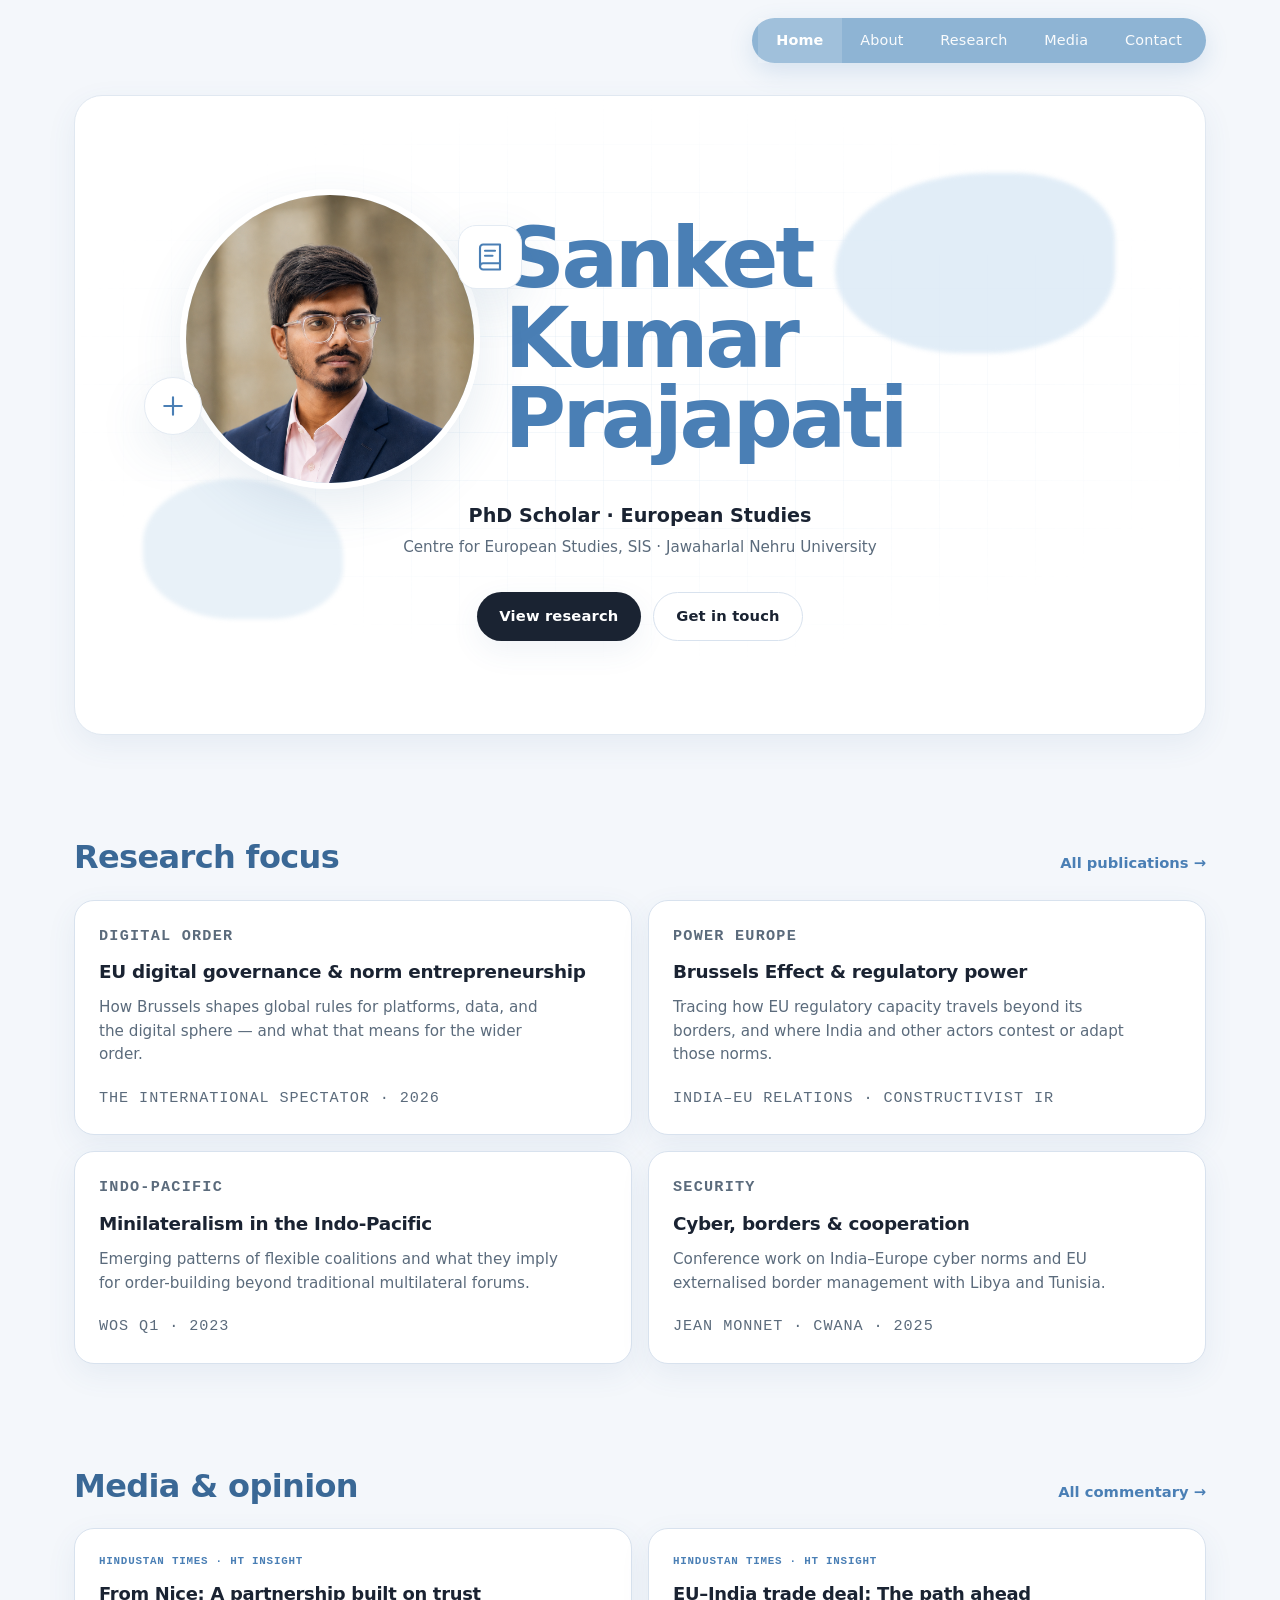
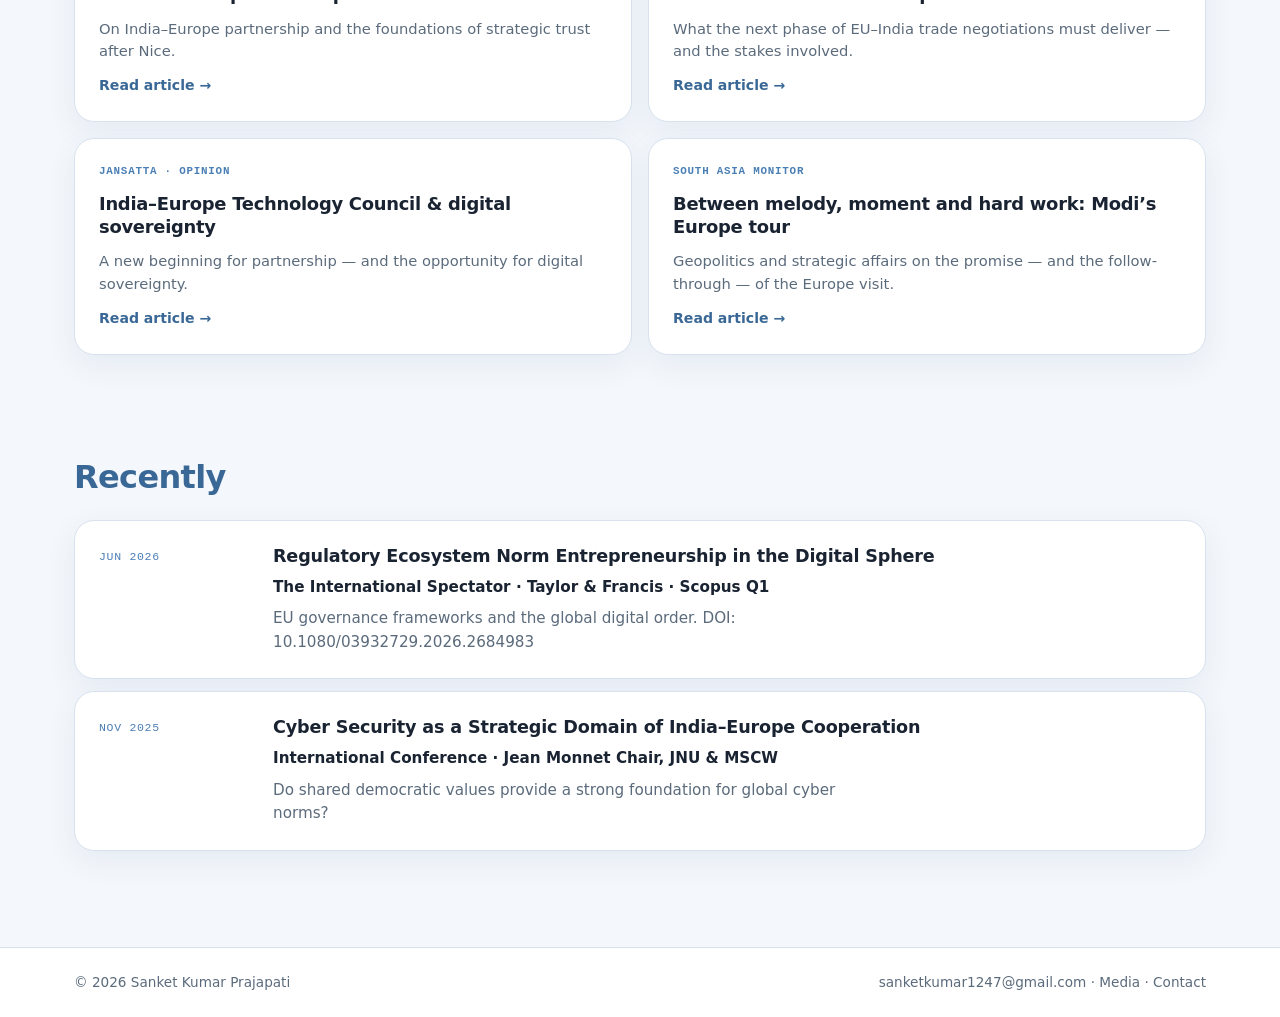
==== index.html @ ecac954b "Add files via upload" ====
<!doctype html>
<html lang="en"><head>
  <meta charset="UTF-8">
  <meta name="viewport" content="width=device-width, initial-scale=1">
  <title>Sanket Kumar Prajapati — PhD Scholar, European Studies</title>
  <meta name="description" content="PhD Scholar at the Centre for European Studies, Jawaharlal Nehru University. Research and media commentary on EU–India relations and digital governance.">
  <link rel="stylesheet" href="styles.css">
</head>
<body>
  <header class="site-header" data-od-id="site-header">
    <div class="header-inner">
      <a class="logo" href="index.html" data-od-id="logo">Sanket K. Prajapati</a>
      <button class="nav-toggle" type="button" aria-label="Open menu" aria-expanded="false" data-od-id="nav-toggle">
        <span></span><span></span><span></span>
      </button>
      <nav class="nav" data-od-id="main-nav" aria-label="Primary">
        <a href="index.html" aria-current="page">Home</a>
        <a href="about.html">About</a>
        <a href="research.html">Research</a>
        <a href="media.html">Media</a>
        <a href="contact.html">Contact</a>
      </nav>
    </div>
  </header>

  <main class="main" data-od-id="home-main">
    <section class="hero-stage" data-od-id="home-hero">
      <div class="hero-bg" aria-hidden="true">
        <div class="grid-lines"></div>
        <div class="blob blob-1"></div>
        <div class="blob blob-2"></div>
        <div class="blob blob-3"></div>
      </div>

      <div class="hero-composition">
        

        <div class="hero-portrait-wrap">
          <div class="float-badge float-badge-plus" data-od-id="badge-plus" aria-hidden="true">
            <svg viewBox="0 0 24 24"><path d="M12 5v14M5 12h14"></path></svg>
          </div>
          <figure class="hero-portrait" data-od-id="hero-portrait">
            <img src="assets/sanket-portrait.png" alt="Portrait of Sanket Kumar Prajapati" width="600" height="600">
          </figure>
          <div class="float-badge float-badge-book" data-od-id="badge-book" aria-hidden="true">
            <svg viewBox="0 0 24 24">
              <path d="M4 19.5A2.5 2.5 0 0 1 6.5 17H20"></path>
              <path d="M6.5 2H20v20H6.5A2.5 2.5 0 0 1 4 19.5v-15A2.5 2.5 0 0 1 6.5 2z"></path>
              <path d="M8 7h8M8 11h6"></path>
            </svg>
          </div>
        </div>

        <p class="hero-name-right" data-od-id="hero-name-last"> Sanket Kumar<br>Prajapati</p>

        <div class="hero-sub" data-od-id="hero-sub">
          <p class="role">PhD Scholar · European Studies</p>
          <p class="place">Centre for European Studies, SIS · Jawaharlal Nehru University</p>
        </div>

        <div class="hero-actions">
          <a class="btn" href="research.html" data-od-id="cta-research">View research</a>
          <a class="btn btn-ghost" href="contact.html" data-od-id="cta-contact">Get in touch</a>
        </div>
      </div>
    </section>

    <section class="section" data-od-id="home-focus">
      <div class="section-head">
        <h2 class="section-title" data-od-id="focus-title">Research focus</h2>
        <a href="research.html">All publications →</a>
      </div>
      <div class="card-grid" data-od-id="focus-grid">
        <article class="card" data-od-id="focus-card-digital">
          <p class="kicker kicker-accent">Digital order</p>
          <h3>EU digital governance &amp; norm entrepreneurship</h3>
          <p>How Brussels shapes global rules for platforms, data, and the digital sphere — and what that means for the wider order.</p>
          <p class="card-meta">The International Spectator · 2026</p>
        </article>
        <article class="card" data-od-id="focus-card-power">
          <p class="kicker">Power Europe</p>
          <h3>Brussels Effect &amp; regulatory power</h3>
          <p>Tracing how EU regulatory capacity travels beyond its borders, and where India and other actors contest or adapt those norms.</p>
          <p class="card-meta">India–EU relations · constructivist IR</p>
        </article>
        <article class="card" data-od-id="focus-card-minilateral">
          <p class="kicker">Indo-Pacific</p>
          <h3>Minilateralism in the Indo-Pacific</h3>
          <p>Emerging patterns of flexible coalitions and what they imply for order-building beyond traditional multilateral forums.</p>
          <p class="card-meta">WOS Q1 · 2023</p>
        </article>
        <article class="card" data-od-id="focus-card-security">
          <p class="kicker">Security</p>
          <h3>Cyber, borders &amp; cooperation</h3>
          <p>Conference work on India–Europe cyber norms and EU externalised border management with Libya and Tunisia.</p>
          <p class="card-meta">Jean Monnet · CWANA · 2025</p>
        </article>
      </div>
    </section>

    <section class="section" data-od-id="home-media">
      <div class="section-head">
        <h2 class="section-title" data-od-id="media-title">Media &amp; opinion</h2>
        <a href="media.html">All commentary →</a>
      </div>
      <div class="media-grid" data-od-id="media-grid-home">
        <a class="media-card" href="https://www.hindustantimes.com/ht-insight/international-affairs/from-nice-a-partnership-built-on-trust-101782469922329.html" target="_blank" rel="noopener noreferrer" data-od-id="media-ht-nice">
          <span class="outlet">Hindustan Times · HT Insight</span>
          <h3>From Nice: A partnership built on trust</h3>
          <p>On India–Europe partnership and the foundations of strategic trust after Nice.</p>
          <span class="read-link">Read article →</span>
        </a>
        <a class="media-card" href="https://www.hindustantimes.com/ht-insight/international-affairs/euindia-trade-deal-the-path-ahead-101781585048074.html" target="_blank" rel="noopener noreferrer" data-od-id="media-ht-trade">
          <span class="outlet">Hindustan Times · HT Insight</span>
          <h3>EU–India trade deal: The path ahead</h3>
          <p>What the next phase of EU–India trade negotiations must deliver — and the stakes involved.</p>
          <span class="read-link">Read article →</span>
        </a>
        <a class="media-card" href="https://www.jansatta.com/opinion/a-new-beginning-for-partnership-india-europe-technology-council-and-the-opportunity-for-digital-sovereignty/4570527/" target="_blank" rel="noopener noreferrer" data-od-id="media-jansatta">
          <span class="outlet">Jansatta · Opinion</span>
          <h3>India–Europe Technology Council &amp; digital sovereignty</h3>
          <p>A new beginning for partnership — and the opportunity for digital sovereignty.</p>
          <span class="read-link">Read article →</span>
        </a>
        <a class="media-card" href="https://www.southasiamonitor.org/geopolitics-and-strategic-affairs/between-melody-moment-and-hard-work-ahead-modis-europe-tour" target="_blank" rel="noopener noreferrer" data-od-id="media-sam">
          <span class="outlet">South Asia Monitor</span>
          <h3>Between melody, moment and hard work: Modi’s Europe tour</h3>
          <p>Geopolitics and strategic affairs on the promise — and the follow-through — of the Europe visit.</p>
          <span class="read-link">Read article →</span>
        </a>
      </div>
    </section>

    <section class="section" data-od-id="home-recent">
      <div class="section-head">
        <h2 class="section-title" data-od-id="recent-title">Recently</h2>
      </div>
      <div class="stack-list">
        <article class="stack-item" data-od-id="recent-pub-1">
          <p class="stack-date">Jun 2026</p>
          <div class="stack-body">
            <h3>Regulatory Ecosystem Norm Entrepreneurship in the Digital Sphere</h3>
            <p class="org">The International Spectator · Taylor &amp; Francis · Scopus Q1</p>
            <p>EU governance frameworks and the global digital order. DOI: 10.1080/03932729.2026.2684983</p>
          </div>
        </article>
        <article class="stack-item" data-od-id="recent-conf-1">
          <p class="stack-date">Nov 2025</p>
          <div class="stack-body">
            <h3>Cyber Security as a Strategic Domain of India–Europe Cooperation</h3>
            <p class="org">International Conference · Jean Monnet Chair, JNU &amp; MSCW</p>
            <p>Do shared democratic values provide a strong foundation for global cyber norms?</p>
          </div>
        </article>
      </div>
    </section>
  </main>

  <footer class="site-footer" data-od-id="site-footer">
    <div class="footer-inner">
      <p>© <span id="y"></span> Sanket Kumar Prajapati</p>
      <p>
        <a href="mailto:sanketkumar1247@gmail.com">sanketkumar1247@gmail.com</a>
        ·
        <a href="media.html">Media</a>
        ·
        <a href="contact.html">Contact</a>
      </p>
    </div>
  </footer>

  <script>
    document.getElementById("y").textContent = new Date().getFullYear();
    (function () {
      var toggle = document.querySelector(".nav-toggle");
      var nav = document.querySelector(".nav");
      if (!toggle || !nav) return;
      toggle.addEventListener("click", function () {
        var open = nav.classList.toggle("is-open");
        toggle.setAttribute("aria-expanded", open ? "true" : "false");
        toggle.setAttribute("aria-label", open ? "Close menu" : "Open menu");
      });
    })();
  </script>


</body></html>
---- styles.css ----
:root {
  --bg: #f4f7fb;
  --surface: #ffffff;
  --fg: #1a2332;
  --muted: #5b6b7c;
  --border: #d8e2ee;
  --accent: #4a7fb5;
  --accent-soft: #e8f1f8;
  --accent-deep: #3a6896;
  --shape: #c5d9ec;
  --shape-soft: #dceaf6;

  --font-display: "Segoe UI", "Helvetica Neue", -apple-system, BlinkMacSystemFont, system-ui, sans-serif;
  --font-body: "Segoe UI", "Helvetica Neue", -apple-system, BlinkMacSystemFont, system-ui, sans-serif;
  --font-mono: ui-monospace, "SF Mono", Menlo, Consolas, monospace;

  --space-1: 0.25rem;
  --space-2: 0.5rem;
  --space-3: 0.75rem;
  --space-4: 1rem;
  --space-5: 1.5rem;
  --space-6: 2rem;
  --space-7: 3rem;
  --space-8: 4.5rem;
  --space-9: 6rem;
  --max: 1180px;
  --nav-h: 4.25rem;
  --radius: 1.25rem;
  --radius-pill: 999px;
  --shadow: 0 18px 50px rgba(58, 104, 150, 0.12);
  --shadow-soft: 0 10px 30px rgba(58, 104, 150, 0.08);
}

*,
*::before,
*::after {
  box-sizing: border-box;
  margin: 0;
  padding: 0;
}

html {
  scroll-behavior: smooth;
  -webkit-text-size-adjust: 100%;
}

body {
  font-family: var(--font-body);
  font-size: 16px;
  font-weight: 400;
  line-height: 1.55;
  color: var(--fg);
  background: var(--bg);
  min-height: 100vh;
}

img {
  max-width: 100%;
  display: block;
}

a {
  color: inherit;
  text-decoration-thickness: 1px;
  text-underline-offset: 0.18em;
}

a:hover {
  color: var(--accent-deep);
}

button,
input,
textarea {
  font: inherit;
  color: inherit;
}

.kicker {
  font-family: var(--font-mono);
  font-size: 0.72rem;
  font-weight: 550;
  letter-spacing: 0.08em;
  text-transform: uppercase;
  color: var(--muted);
}

.kicker-accent {
  color: var(--accent);
}

.muted {
  color: var(--muted);
}

/* Header — solid soft-blue pill nav (reference style) */
.site-header {
  position: sticky;
  top: 0;
  z-index: 40;
  background: transparent;
  pointer-events: none;
}

.header-inner {
  max-width: var(--max);
  margin: 0 auto;
  padding: 1.1rem var(--space-5) 0.5rem;
  min-height: auto;
  display: flex;
  align-items: center;
  justify-content: flex-end;
  gap: var(--space-4);
  pointer-events: none;
}

.header-inner > * {
  pointer-events: auto;
}

.logo {
  display: none;
  font-size: 1.05rem;
  font-weight: 700;
  letter-spacing: -0.02em;
  text-decoration: none;
  color: var(--fg);
  white-space: nowrap;
  margin-right: auto;
}

.logo:hover {
  color: var(--accent-deep);
}

.nav {
  display: flex;
  align-items: center;
  justify-content: center;
  gap: 0;
  padding: 0 0.35rem;
  background: #8eb4d4;
  border-radius: var(--radius-pill);
  border: none;
  box-shadow: 0 8px 24px rgba(74, 127, 181, 0.18);
}

.nav a {
  font-size: 0.9rem;
  font-weight: 500;
  letter-spacing: 0.01em;
  text-decoration: none;
  color: #ffffff;
  padding: 0.72rem 1.15rem;
  border-radius: 0;
  border: none;
  white-space: nowrap;
  opacity: 0.95;
  background: transparent;
  box-shadow: none;
}

.nav a:hover {
  color: #ffffff;
  opacity: 1;
  background: color-mix(in srgb, #ffffff 14%, transparent);
}

.nav a[aria-current="page"] {
  color: #ffffff;
  opacity: 1;
  font-weight: 600;
  background: color-mix(in srgb, #ffffff 16%, transparent);
  box-shadow: none;
}

.nav-toggle {
  display: none;
  width: 44px;
  height: 44px;
  border: none;
  background: #8eb4d4;
  border-radius: var(--radius-pill);
  cursor: pointer;
  align-items: center;
  justify-content: center;
  flex-direction: column;
  gap: 5px;
  box-shadow: 0 8px 24px rgba(74, 127, 181, 0.18);
}

.nav-toggle span {
  display: block;
  width: 18px;
  height: 1.5px;
  background: #ffffff;
}

.main {
  max-width: var(--max);
  margin: 0 auto;
  padding: var(--space-5) var(--space-5) var(--space-9);
}

.page-title {
  font-size: clamp(2rem, 4.5vw, 3rem);
  font-weight: 700;
  line-height: 1.1;
  letter-spacing: -0.03em;
  color: var(--accent-deep);
  margin: var(--space-3) 0 var(--space-5);
}

.page-lead {
  max-width: 58ch;
  font-size: 1.05rem;
  color: var(--muted);
  margin-bottom: var(--space-7);
}

.section {
  margin-top: var(--space-8);
  padding-top: var(--space-6);
}

.section-head {
  display: flex;
  flex-wrap: wrap;
  align-items: baseline;
  justify-content: space-between;
  gap: var(--space-3);
  margin-bottom: var(--space-5);
}

.section-title {
  font-size: clamp(1.5rem, 2.8vw, 2rem);
  font-weight: 700;
  letter-spacing: -0.02em;
  line-height: 1.15;
  color: var(--accent-deep);
}

.section-head a {
  font-size: 0.92rem;
  font-weight: 550;
  color: var(--accent);
  text-decoration: none;
}

.section-head a:hover {
  color: var(--accent-deep);
  text-decoration: underline;
}

/* Hero — doctor portfolio style */
.hero-stage {
  position: relative;
  background: var(--surface);
  border-radius: 28px;
  border: 1px solid color-mix(in srgb, var(--border) 80%, white);
  box-shadow: var(--shadow-soft);
  overflow: hidden;
  min-height: min(72vh, 640px);
  padding: clamp(2rem, 5vw, 4rem) clamp(1.25rem, 4vw, 3rem);
  display: grid;
  place-items: center;
}

.hero-bg {
  position: absolute;
  inset: 0;
  pointer-events: none;
  overflow: hidden;
}

.hero-bg .grid-lines {
  position: absolute;
  inset: 0;
  background-image:
    linear-gradient(color-mix(in srgb, var(--shape) 35%, transparent) 1px, transparent 1px),
    linear-gradient(90deg, color-mix(in srgb, var(--shape) 35%, transparent) 1px, transparent 1px);
  background-size: 48px 48px;
  mask-image: radial-gradient(ellipse 70% 60% at 50% 45%, black 20%, transparent 75%);
  opacity: 0.55;
}

.blob {
  position: absolute;
  border-radius: 50%;
  filter: blur(2px);
}

.blob-1 {
  width: 280px;
  height: 180px;
  background: var(--shape-soft);
  top: 12%;
  right: 8%;
  border-radius: 60% 40% 50% 50%;
  opacity: 0.85;
}

.blob-2 {
  width: 200px;
  height: 140px;
  background: var(--accent-soft);
  bottom: 18%;
  left: 6%;
  border-radius: 50% 60% 40% 50%;
}

.blob-3 {
  width: 120px;
  height: 120px;
  background: color-mix(in srgb, var(--shape) 55%, white);
  top: 22%;
  left: 18%;
  opacity: 0.7;
}

.hero-composition {
  position: relative;
  z-index: 2;
  width: min(100%, 920px);
  display: grid;
  grid-template-columns: 1fr auto 1fr;
  align-items: center;
  gap: 0.5rem 1rem;
  min-height: 420px;
}

.hero-name-left,
.hero-name-right {
  font-size: clamp(2.6rem, 7.5vw, 5.25rem);
  font-weight: 800;
  line-height: 0.95;
  letter-spacing: -0.04em;
  color: var(--accent);
}

.hero-name-left {
  text-align: right;
  padding-right: 0.15em;
}

.hero-name-right {
  text-align: left;
  padding-left: 0.1em;
}

.hero-portrait-wrap {
  position: relative;
  width: clamp(200px, 28vw, 300px);
  z-index: 3;
}

.hero-portrait {
  position: relative;
  width: 100%;
  aspect-ratio: 1;
  border-radius: 50%;
  overflow: hidden;
  background: linear-gradient(160deg, var(--accent-soft), var(--shape));
  box-shadow: var(--shadow);
  border: 6px solid var(--surface);
}

.hero-portrait img {
  width: 100%;
  height: 100%;
  object-fit: cover;
  object-position: center 12%;
}

.float-badge {
  position: absolute;
  z-index: 4;
  width: 64px;
  height: 64px;
  border-radius: 18px;
  background: var(--surface);
  box-shadow: var(--shadow);
  display: grid;
  place-items: center;
  color: var(--accent);
  border: 1px solid color-mix(in srgb, var(--border) 70%, white);
}

.float-badge svg {
  width: 30px;
  height: 30px;
  stroke: currentColor;
  fill: none;
  stroke-width: 1.7;
  stroke-linecap: round;
  stroke-linejoin: round;
}

.float-badge-plus {
  left: -12%;
  bottom: 18%;
  width: 58px;
  height: 58px;
  border-radius: 50%;
  color: var(--accent);
}

.float-badge-book {
  right: -14%;
  top: 12%;
}

.hero-sub {
  grid-column: 1 / -1;
  text-align: center;
  margin-top: 0.25rem;
  z-index: 2;
}

.hero-sub .role {
  font-size: clamp(1rem, 2vw, 1.2rem);
  font-weight: 600;
  color: var(--fg);
  margin-bottom: 0.35rem;
}

.hero-sub .place {
  font-size: 0.95rem;
  color: var(--muted);
}

.hero-actions {
  grid-column: 1 / -1;
  display: flex;
  flex-wrap: wrap;
  justify-content: center;
  gap: var(--space-3);
  margin-top: var(--space-5);
  z-index: 2;
}

.btn {
  display: inline-flex;
  align-items: center;
  justify-content: center;
  min-height: 48px;
  padding: 0.75rem 1.4rem;
  font-size: 0.92rem;
  font-weight: 600;
  letter-spacing: 0.01em;
  text-decoration: none;
  border: none;
  border-radius: var(--radius-pill);
  background: var(--fg);
  color: var(--surface);
  cursor: pointer;
  box-shadow: var(--shadow-soft);
  transition: transform 0.15s ease, background 0.15s ease, opacity 0.15s ease;
}

.btn:hover {
  background: var(--accent-deep);
  color: var(--surface);
  transform: translateY(-1px);
}

.btn-ghost {
  background: var(--surface);
  color: var(--fg);
  border: 1px solid var(--border);
  box-shadow: none;
}

.btn-ghost:hover {
  background: var(--accent-soft);
  color: var(--accent-deep);
  border-color: color-mix(in srgb, var(--accent) 25%, white);
}

/* Cards */
.card-grid {
  display: grid;
  grid-template-columns: repeat(2, 1fr);
  gap: var(--space-4);
}

.card {
  background: var(--surface);
  padding: var(--space-5);
  display: flex;
  flex-direction: column;
  gap: var(--space-3);
  border-radius: var(--radius);
  border: 1px solid var(--border);
  box-shadow: var(--shadow-soft);
  transition: transform 0.15s ease, box-shadow 0.15s ease;
}

.card:hover {
  transform: translateY(-2px);
  box-shadow: var(--shadow);
}

.card h3 {
  font-size: 1.15rem;
  font-weight: 700;
  letter-spacing: -0.015em;
  line-height: 1.3;
  color: var(--fg);
}

.card p {
  color: var(--muted);
  font-size: 0.95rem;
  max-width: 48ch;
}

.card-meta {
  font-family: var(--font-mono);
  font-size: 0.68rem;
  letter-spacing: 0.06em;
  text-transform: uppercase;
  color: var(--accent);
  margin-top: auto;
  padding-top: var(--space-2);
}

/* Media opinion cards */
.media-grid {
  display: grid;
  grid-template-columns: repeat(2, 1fr);
  gap: var(--space-4);
}

.media-card {
  background: var(--surface);
  border: 1px solid var(--border);
  border-radius: var(--radius);
  padding: var(--space-5);
  display: flex;
  flex-direction: column;
  gap: var(--space-3);
  text-decoration: none;
  color: inherit;
  box-shadow: var(--shadow-soft);
  transition: transform 0.15s ease, box-shadow 0.15s ease, border-color 0.15s ease;
  min-height: 180px;
}

.media-card:hover {
  transform: translateY(-3px);
  box-shadow: var(--shadow);
  border-color: color-mix(in srgb, var(--accent) 35%, var(--border));
  color: inherit;
}

.media-card .outlet {
  font-family: var(--font-mono);
  font-size: 0.68rem;
  letter-spacing: 0.07em;
  text-transform: uppercase;
  color: var(--accent);
  font-weight: 550;
}

.media-card h3 {
  font-size: 1.12rem;
  font-weight: 700;
  letter-spacing: -0.015em;
  line-height: 1.3;
  color: var(--fg);
}

.media-card p {
  font-size: 0.92rem;
  color: var(--muted);
  flex: 1;
}

.media-card .read-link {
  font-size: 0.88rem;
  font-weight: 600;
  color: var(--accent-deep);
  display: inline-flex;
  align-items: center;
  gap: 0.35rem;
}

/* Stack lists */
.stack-list {
  display: flex;
  flex-direction: column;
  gap: var(--space-3);
}

.stack-item {
  display: grid;
  grid-template-columns: minmax(120px, 150px) 1fr;
  gap: var(--space-4) var(--space-5);
  padding: var(--space-5);
  background: var(--surface);
  border: 1px solid var(--border);
  border-radius: var(--radius);
  box-shadow: var(--shadow-soft);
}

.stack-date {
  font-family: var(--font-mono);
  font-size: 0.72rem;
  letter-spacing: 0.06em;
  text-transform: uppercase;
  color: var(--accent);
  padding-top: 0.2rem;
}

.stack-body h3 {
  font-size: 1.1rem;
  font-weight: 700;
  letter-spacing: -0.01em;
  margin-bottom: var(--space-2);
  line-height: 1.3;
}

.stack-body p {
  color: var(--muted);
  font-size: 0.95rem;
  max-width: 62ch;
}

.stack-body .org {
  color: var(--fg);
  font-weight: 550;
  margin-bottom: var(--space-2);
}

.tag-row {
  display: flex;
  flex-wrap: wrap;
  gap: var(--space-2);
  margin-top: var(--space-3);
}

.tag {
  font-family: var(--font-mono);
  font-size: 0.68rem;
  letter-spacing: 0.06em;
  text-transform: uppercase;
  padding: 0.35rem 0.65rem;
  border-radius: var(--radius-pill);
  border: 1px solid var(--border);
  color: var(--muted);
  background: var(--bg);
}

.interest-grid {
  display: grid;
  grid-template-columns: repeat(3, 1fr);
  gap: var(--space-4);
}

.interest {
  background: var(--surface);
  padding: var(--space-5);
  min-height: 120px;
  border-radius: var(--radius);
  border: 1px solid var(--border);
  box-shadow: var(--shadow-soft);
}

.interest h3 {
  font-size: 1.05rem;
  font-weight: 700;
  letter-spacing: -0.01em;
  margin-bottom: var(--space-2);
  color: var(--accent-deep);
}

.interest p {
  font-size: 0.9rem;
  color: var(--muted);
}

/* Contact */
.contact-grid {
  display: grid;
  grid-template-columns: 0.9fr 1.1fr;
  gap: var(--space-6);
  align-items: start;
}

.contact-list {
  list-style: none;
  display: flex;
  flex-direction: column;
  gap: var(--space-3);
}

.contact-list li {
  padding: var(--space-4) var(--space-5);
  background: var(--surface);
  border: 1px solid var(--border);
  border-radius: var(--radius);
  box-shadow: var(--shadow-soft);
  display: grid;
  gap: var(--space-1);
}

.contact-list .label {
  font-family: var(--font-mono);
  font-size: 0.68rem;
  letter-spacing: 0.07em;
  text-transform: uppercase;
  color: var(--accent);
}

.contact-list a {
  text-decoration: none;
  font-weight: 600;
}

.contact-list a:hover {
  color: var(--accent-deep);
  text-decoration: underline;
}

.form {
  border: 1px solid var(--border);
  background: var(--surface);
  border-radius: var(--radius);
  padding: var(--space-5);
  display: grid;
  gap: var(--space-4);
  box-shadow: var(--shadow-soft);
}

.field {
  display: grid;
  gap: var(--space-2);
}

.field label {
  font-family: var(--font-mono);
  font-size: 0.68rem;
  letter-spacing: 0.07em;
  text-transform: uppercase;
  color: var(--muted);
}

.field input,
.field textarea {
  width: 100%;
  border: 1px solid var(--border);
  background: var(--bg);
  padding: 0.75rem 0.9rem;
  min-height: 44px;
  outline: none;
  border-radius: 12px;
}

.field input:focus,
.field textarea:focus {
  border-color: var(--accent);
  box-shadow: 0 0 0 3px var(--accent-soft);
}

.field textarea {
  min-height: 140px;
  resize: vertical;
  line-height: 1.5;
}

.form-note {
  font-size: 0.85rem;
  color: var(--muted);
}

.form-success {
  display: none;
  padding: var(--space-4);
  border: 1px solid var(--border);
  background: var(--bg);
  border-radius: 12px;
  font-size: 0.95rem;
}

.form.is-sent .form-fields {
  display: none;
}

.form.is-sent .form-success {
  display: block;
}

/* Footer */
.site-footer {
  margin-top: auto;
  border-top: 1px solid var(--border);
  background: var(--surface);
}

.footer-inner {
  max-width: var(--max);
  margin: 0 auto;
  padding: var(--space-5);
  display: flex;
  flex-wrap: wrap;
  justify-content: space-between;
  gap: var(--space-3);
  font-size: 0.85rem;
  color: var(--muted);
}

.footer-inner a {
  text-decoration: none;
  color: var(--muted);
}

.footer-inner a:hover {
  color: var(--accent-deep);
}

.filter-btn {
  cursor: pointer;
  background: var(--surface);
  border: 1px solid var(--border);
  color: var(--muted);
  border-radius: var(--radius-pill);
}

.filter-btn.is-active,
.filter-btn:hover {
  border-color: transparent;
  color: var(--surface);
  background: var(--accent);
}

.sr-only {
  position: absolute;
  width: 1px;
  height: 1px;
  padding: 0;
  margin: -1px;
  overflow: hidden;
  clip: rect(0, 0, 0, 0);
  border: 0;
}

/* Responsive */
@media (max-width: 900px) {
  .hero-composition {
    grid-template-columns: 1fr;
    justify-items: center;
    text-align: center;
    gap: var(--space-3);
  }

  .hero-name-left,
  .hero-name-right {
    text-align: center;
    padding: 0;
    font-size: clamp(2.4rem, 12vw, 3.5rem);
  }

  .hero-name-left {
    order: 1;
  }

  .hero-portrait-wrap {
    order: 2;
    width: min(240px, 58vw);
  }

  .hero-name-right {
    order: 3;
  }

  .hero-sub,
  .hero-actions {
    order: 4;
  }

  .float-badge-plus {
    left: -6%;
  }

  .float-badge-book {
    right: -6%;
  }

  .card-grid,
  .media-grid,
  .interest-grid {
    grid-template-columns: 1fr;
  }

  .contact-grid {
    grid-template-columns: 1fr;
  }

  .stack-item {
    grid-template-columns: 1fr;
    gap: var(--space-2);
  }
}

@media (max-width: 820px) {
  .header-inner {
    justify-content: space-between;
    padding-top: 0.85rem;
  }

  .logo {
    display: block;
  }

  .nav-toggle {
    display: inline-flex;
  }

  .nav {
    display: none;
    position: absolute;
    top: 3.6rem;
    right: var(--space-4);
    left: auto;
    flex-direction: column;
    align-items: stretch;
    gap: 0;
    padding: 0.4rem;
    border-radius: 18px;
    min-width: 200px;
    box-shadow: 0 12px 32px rgba(74, 127, 181, 0.22);
  }

  .nav.is-open {
    display: flex;
  }

  .nav a {
    text-align: left;
    border-radius: 12px;
    padding: 0.75rem 1rem;
  }
}

@media (max-width: 480px) {
  .hero-actions {
    flex-direction: column;
    width: 100%;
  }

  .hero-actions .btn {
    width: 100%;
  }

  .main {
    padding-left: var(--space-4);
    padding-right: var(--space-4);
  }
}
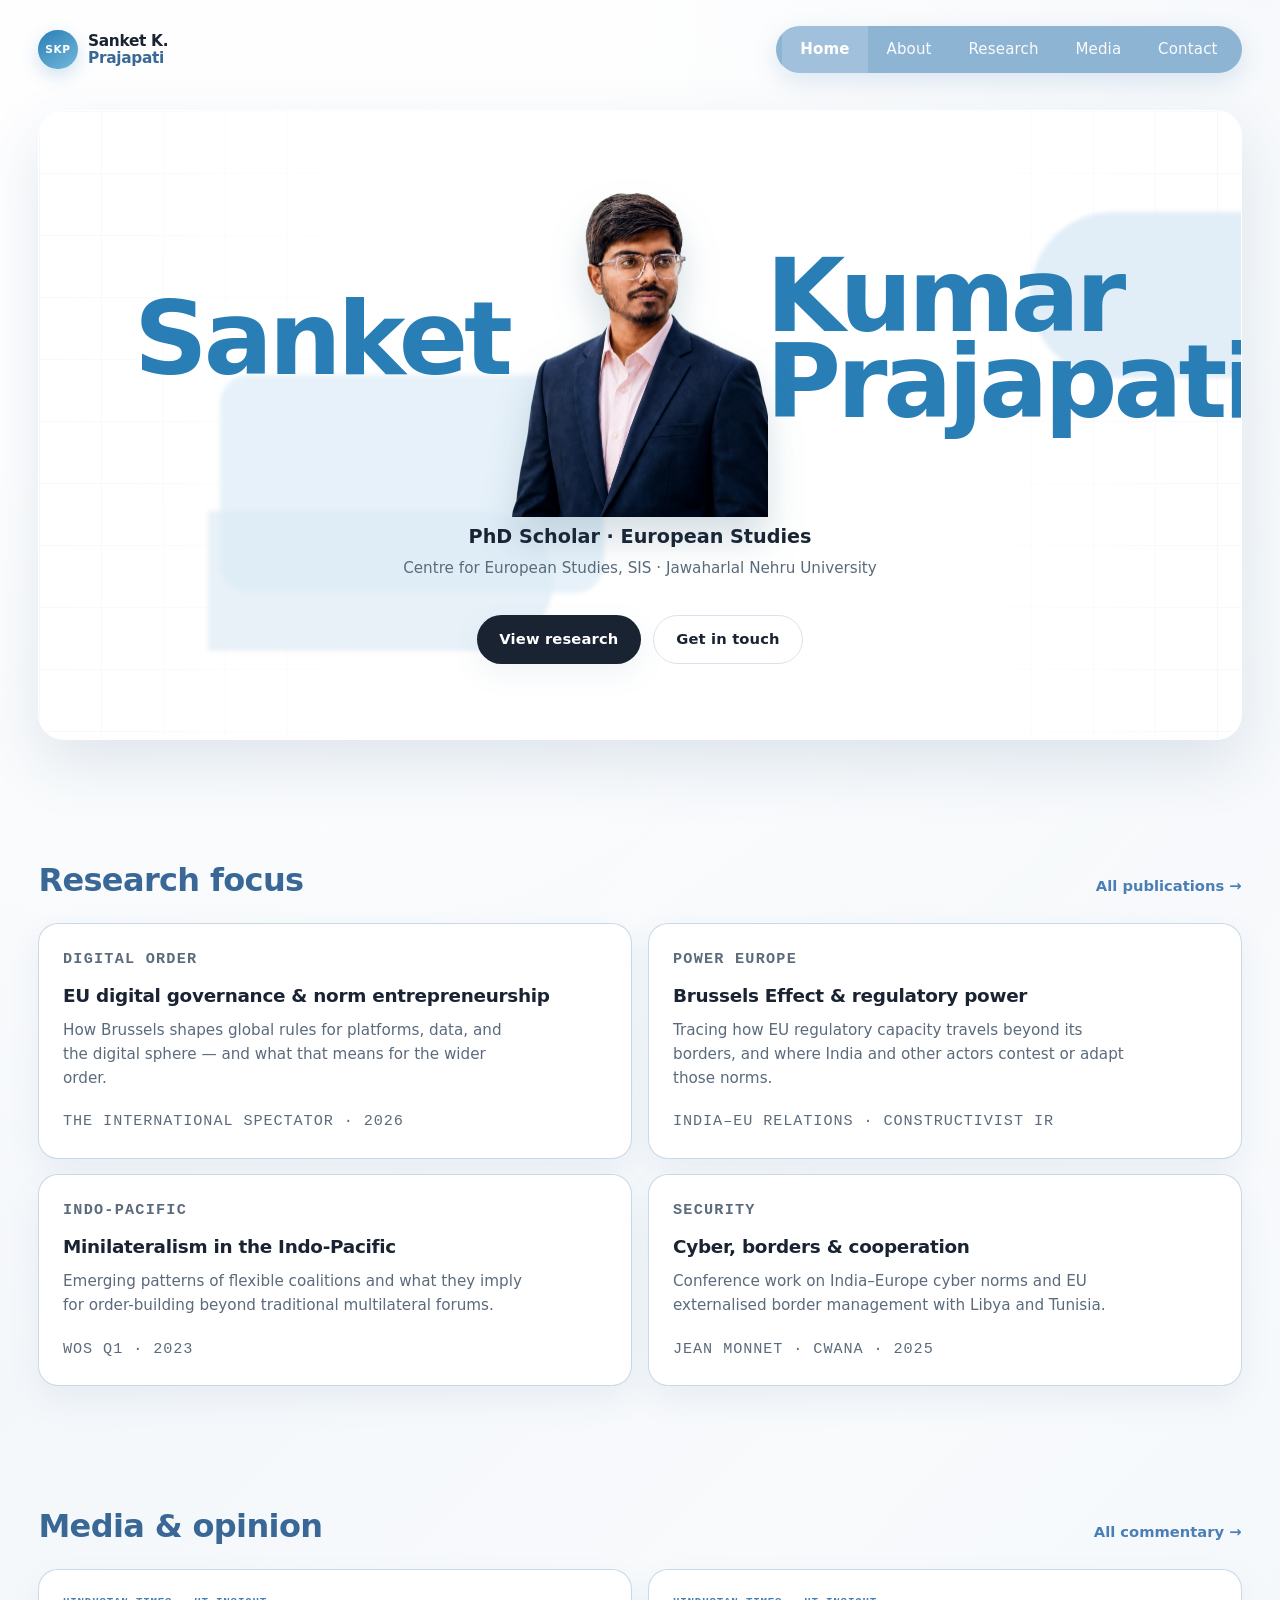
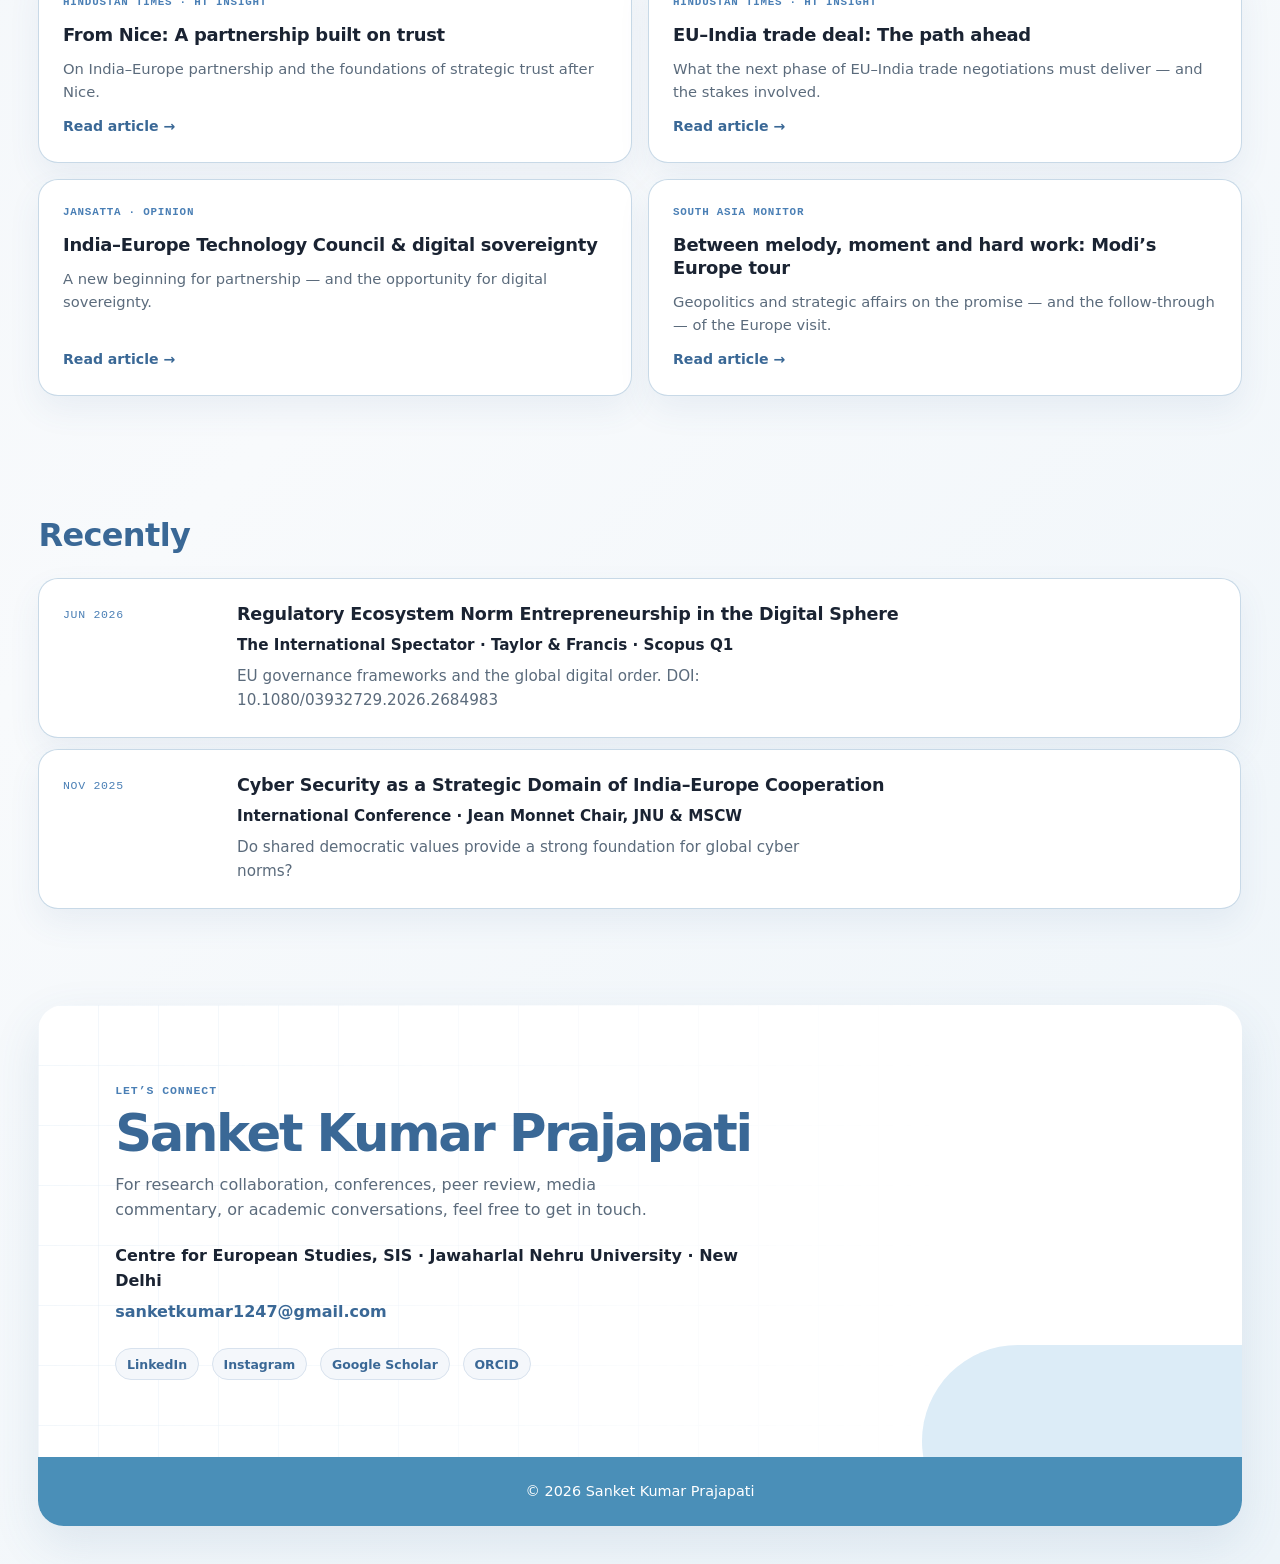
==== commit c829396c: "Add files via upload" ====
--- a/index.html
+++ b/index.html
@@ -9,7 +9,7 @@
 <body>
   <header class="site-header" data-od-id="site-header">
     <div class="header-inner">
-      <a class="logo" href="index.html" data-od-id="logo">Sanket K. Prajapati</a>
+      <a class="logo" href="index.html" data-od-id="logo" aria-label="Sanket K. Prajapati — Home"><span class="logo-mark">SKP</span><span>Sanket K. <strong>Prajapati</strong></span></a>
       <button class="nav-toggle" type="button" aria-label="Open menu" aria-expanded="false" data-od-id="nav-toggle">
         <span></span><span></span><span></span>
       </button>
@@ -33,25 +33,15 @@
       </div>
 
       <div class="hero-composition">
-        
+        <p class="hero-name-left" data-od-id="hero-name-first">Sanket</p>
 
         <div class="hero-portrait-wrap">
-          <div class="float-badge float-badge-plus" data-od-id="badge-plus" aria-hidden="true">
-            <svg viewBox="0 0 24 24"><path d="M12 5v14M5 12h14"></path></svg>
-          </div>
           <figure class="hero-portrait" data-od-id="hero-portrait">
-            <img src="assets/sanket-portrait.png" alt="Portrait of Sanket Kumar Prajapati" width="600" height="600">
+            <img src="assets/sanket-portrait-cutout.png" alt="Portrait of Sanket Kumar Prajapati" width="1023" height="1298">
           </figure>
-          <div class="float-badge float-badge-book" data-od-id="badge-book" aria-hidden="true">
-            <svg viewBox="0 0 24 24">
-              <path d="M4 19.5A2.5 2.5 0 0 1 6.5 17H20"></path>
-              <path d="M6.5 2H20v20H6.5A2.5 2.5 0 0 1 4 19.5v-15A2.5 2.5 0 0 1 6.5 2z"></path>
-              <path d="M8 7h8M8 11h6"></path>
-            </svg>
-          </div>
-        </div>
-
-        <p class="hero-name-right" data-od-id="hero-name-last"> Sanket Kumar<br>Prajapati</p>
+        </div>
+
+        <p class="hero-name-right" data-od-id="hero-name-last">Kumar<br>Prajapati</p>
 
         <div class="hero-sub" data-od-id="hero-sub">
           <p class="role">PhD Scholar · European Studies</p>
@@ -156,17 +146,24 @@
     </section>
   </main>
 
-  <footer class="site-footer" data-od-id="site-footer">
-    <div class="footer-inner">
-      <p>© <span id="y"></span> Sanket Kumar Prajapati</p>
-      <p>
-        <a href="mailto:sanketkumar1247@gmail.com">sanketkumar1247@gmail.com</a>
-        ·
-        <a href="media.html">Media</a>
-        ·
-        <a href="contact.html">Contact</a>
-      </p>
+  <footer class="site-footer footer-showcase" data-od-id="site-footer">
+    <div class="footer-showcase-main">
+      <div class="footer-grid" aria-hidden="true"></div>
+      <div class="footer-copy">
+        <p class="kicker kicker-accent">Let’s connect</p>
+        <h2>Sanket Kumar Prajapati</h2>
+        <p>For research collaboration, conferences, peer review, media commentary, or academic conversations, feel free to get in touch.</p>
+        <p class="footer-location">Centre for European Studies, SIS · Jawaharlal Nehru University · New Delhi</p>
+        <a class="footer-email" href="mailto:sanketkumar1247@gmail.com">sanketkumar1247@gmail.com</a>
+        <div class="footer-social" aria-label="Social profiles">
+          <a href="https://in.linkedin.com/in/sanketkumarprajapati" target="_blank" rel="noopener noreferrer">LinkedIn</a>
+          <a href="https://www.instagram.com/sk26_sanket/" target="_blank" rel="noopener noreferrer">Instagram</a>
+          <a href="https://scholar.google.com/citations?user=kN_yoHwAAAAJ&amp;hl=en" target="_blank" rel="noopener noreferrer">Google Scholar</a>
+          <a href="https://orcid.org/0009-0006-2524-7685" target="_blank" rel="noopener noreferrer">ORCID</a>
+        </div>
+      </div>
     </div>
+    <div class="footer-signoff">© <span id="y"></span> Sanket Kumar Prajapati</div>
   </footer>
 
   <script>
@@ -181,7 +178,38 @@
         toggle.setAttribute("aria-label", open ? "Close menu" : "Open menu");
       });
     })();
+    (function () {
+      var reduceMotion = window.matchMedia("(prefers-reduced-motion: reduce)").matches;
+      var hero = document.querySelector(".hero-stage");
+      if (!reduceMotion && hero && window.matchMedia("(pointer: fine)").matches) {
+        hero.addEventListener("pointermove", function (event) {
+          var rect = hero.getBoundingClientRect();
+          var x = (event.clientX - rect.left) / rect.width - 0.5;
+          var y = (event.clientY - rect.top) / rect.height - 0.5;
+          hero.style.setProperty("--pointer-x", (x * 14).toFixed(2) + "px");
+          hero.style.setProperty("--pointer-y", (y * 10).toFixed(2) + "px");
+        });
+        hero.addEventListener("pointerleave", function () {
+          hero.style.setProperty("--pointer-x", "0px");
+          hero.style.setProperty("--pointer-y", "0px");
+        });
+      }
+      if (!reduceMotion && "IntersectionObserver" in window) {
+        document.documentElement.classList.add("has-motion");
+        var items = document.querySelectorAll(".section");
+        var observer = new IntersectionObserver(function (entries) {
+          entries.forEach(function (entry) {
+            if (entry.isIntersecting) {
+              entry.target.classList.add("is-visible");
+              observer.unobserve(entry.target);
+            }
+          });
+        }, { threshold: 0.12 });
+        items.forEach(function (item) { observer.observe(item); });
+      }
+    })();
   </script>
 
 
-</body></html>+  <script src="site.js"></script>
+</body></html>
--- a/styles.css
+++ b/styles.css
@@ -633,6 +633,23 @@
   margin-bottom: var(--space-2);
 }
 
+.research-link {
+  display: inline-flex;
+  align-items: center;
+  gap: 0.35rem;
+  margin-top: var(--space-1);
+  color: var(--accent-deep);
+  font-size: 0.9rem;
+  font-weight: 650;
+  text-decoration: none;
+}
+
+.research-link:hover,
+.research-link:focus-visible {
+  text-decoration: underline;
+  text-underline-offset: 0.2em;
+}
+
 .tag-row {
   display: flex;
   flex-wrap: wrap;
@@ -900,6 +917,243 @@
   .stack-item {
     grid-template-columns: 1fr;
     gap: var(--space-2);
+  }
+}
+
+/* Final overrides for the compact navigation and cutout hero portrait */
+.header-inner {
+  justify-content: space-between;
+}
+
+.logo {
+  display: inline-flex;
+  align-items: center;
+  gap: 0.65rem;
+  color: var(--fg);
+  font-size: 0.96rem;
+  font-weight: 600;
+  line-height: 1.05;
+}
+
+.logo strong {
+  display: block;
+  color: var(--accent-deep);
+  font-weight: 800;
+}
+
+.logo-mark {
+  display: grid;
+  place-items: center;
+  width: 2.45rem;
+  height: 2.45rem;
+  border-radius: 50%;
+  background: linear-gradient(145deg, #287eb5, #75b8dc);
+  box-shadow: 0 7px 18px rgba(40, 126, 181, 0.22);
+  color: #fff;
+  font-size: 0.66rem;
+  font-weight: 800;
+  letter-spacing: 0.07em;
+}
+
+.nav {
+  width: auto;
+  min-height: auto;
+  justify-content: center;
+  padding: 0 0.35rem;
+  background: #8eb4d4;
+  border-radius: var(--radius-pill);
+}
+
+.nav a {
+  padding: 0.72rem 1.15rem;
+}
+
+.hero-stage {
+  --pointer-x: 0px;
+  --pointer-y: 0px;
+}
+
+.hero-portrait-wrap {
+  transform: translate(var(--pointer-x), var(--pointer-y));
+  transition: transform 0.32s ease-out;
+}
+
+.hero-portrait {
+  overflow: visible;
+  aspect-ratio: 0.72;
+  border-radius: 0;
+  box-shadow: none;
+}
+
+.hero-portrait img {
+  object-fit: contain;
+  object-position: center bottom;
+  filter: drop-shadow(0 22px 18px rgba(30, 75, 108, 0.18));
+}
+
+@media (max-width: 900px) {
+  .hero-portrait {
+    aspect-ratio: 1;
+    border-radius: 0;
+  }
+
+  .hero-name-left,
+  .hero-name-right {
+    animation: none;
+  }
+}
+
+@media (max-width: 820px) {
+  .logo {
+    display: inline-flex;
+  }
+
+  .nav {
+    width: auto;
+    border-radius: 1.1rem;
+  }
+}
+
+/* Branded navigation, portrait cutout, and motion */
+.header-inner {
+  justify-content: space-between;
+}
+
+.logo {
+  display: inline-flex;
+  align-items: center;
+  gap: 0.65rem;
+  color: var(--fg);
+  font-size: 0.96rem;
+  font-weight: 600;
+  line-height: 1.05;
+}
+
+.logo strong {
+  display: block;
+  color: var(--accent-deep);
+  font-weight: 800;
+}
+
+.logo-mark {
+  display: grid;
+  place-items: center;
+  width: 2.45rem;
+  height: 2.45rem;
+  border-radius: 50%;
+  background: linear-gradient(145deg, #287eb5, #75b8dc);
+  box-shadow: 0 7px 18px rgba(40, 126, 181, 0.22);
+  color: #fff;
+  font-size: 0.66rem;
+  font-weight: 800;
+  letter-spacing: 0.07em;
+}
+
+.nav {
+  width: auto;
+  min-height: auto;
+  justify-content: center;
+  padding: 0 0.35rem;
+  background: #8eb4d4;
+  border-radius: var(--radius-pill);
+}
+
+.nav a {
+  padding: 0.72rem 1.15rem;
+}
+
+.hero-stage {
+  --pointer-x: 0px;
+  --pointer-y: 0px;
+}
+
+.hero-portrait-wrap {
+  transform: translate(var(--pointer-x), var(--pointer-y));
+  transition: transform 0.32s ease-out;
+}
+
+.hero-portrait {
+  overflow: visible;
+  aspect-ratio: 0.72;
+  border-radius: 0;
+  box-shadow: none;
+}
+
+.hero-portrait img {
+  object-fit: contain;
+  object-position: center bottom;
+  filter: drop-shadow(0 22px 18px rgba(30, 75, 108, 0.18));
+}
+
+.float-badge {
+  animation: badge-float 4.8s ease-in-out infinite;
+}
+
+.float-badge-book {
+  animation-delay: -2.2s;
+}
+
+.hero-name-left {
+  animation: name-in-left 0.9s cubic-bezier(.2,.8,.2,1) both;
+}
+
+.hero-name-right {
+  animation: name-in-right 0.9s cubic-bezier(.2,.8,.2,1) 0.12s both;
+}
+
+.hero-sub,
+.hero-actions {
+  animation: fade-up 0.7s ease-out 0.45s both;
+}
+
+.has-motion .section {
+  opacity: 0;
+  transform: translateY(22px);
+  transition: opacity 0.65s ease, transform 0.65s ease;
+}
+
+.has-motion .section.is-visible {
+  opacity: 1;
+  transform: translateY(0);
+}
+
+@keyframes badge-float {
+  0%, 100% { transform: translateY(0) rotate(0deg); }
+  50% { transform: translateY(-10px) rotate(2deg); }
+}
+
+@keyframes name-in-left {
+  from { opacity: 0; transform: translate(-28px, 10px); }
+  to { opacity: 1; transform: translateX(0.12em); }
+}
+
+@keyframes name-in-right {
+  from { opacity: 0; transform: translate(28px, 10px); }
+  to { opacity: 1; transform: translateX(-0.12em); }
+}
+
+@keyframes fade-up {
+  from { opacity: 0; transform: translateY(16px); }
+  to { opacity: 1; transform: translateY(0); }
+}
+
+@media (prefers-reduced-motion: reduce) {
+  *, *::before, *::after {
+    animation-duration: 0.01ms !important;
+    animation-iteration-count: 1 !important;
+    scroll-behavior: auto !important;
+    transition-duration: 0.01ms !important;
+  }
+}
+
+@media (max-width: 820px) {
+  .logo {
+    display: inline-flex;
+  }
+
+  .nav {
+    width: auto;
+    border-radius: 1.1rem;
   }
 }
 
@@ -958,3 +1212,460 @@
     padding-right: var(--space-4);
   }
 }
+
+/* Reference-inspired portfolio stage */
+body {
+  background:
+    radial-gradient(circle at 10% 0%, rgba(255, 255, 255, 0.95) 0 14%, transparent 42%),
+    linear-gradient(135deg, #eef3f8 0%, #f8fafc 52%, #edf4f9 100%);
+}
+
+.header-inner {
+  max-width: 1440px;
+  padding: 1.65rem clamp(1rem, 3vw, 2.5rem) 0.75rem;
+}
+
+.nav {
+  width: min(62vw, 760px);
+  min-height: 4rem;
+  justify-content: space-around;
+  padding: 0 1rem;
+  background: linear-gradient(100deg, #5ea9d5, #7dbce0);
+  border-radius: 2rem 0 0 2rem;
+}
+
+.nav a {
+  padding: 0.78rem 0.65rem;
+  font-size: 0.94rem;
+}
+
+.main {
+  max-width: 1440px;
+  padding: clamp(1rem, 2vw, 1.6rem) clamp(1rem, 3vw, 2.5rem) var(--space-9);
+}
+
+.hero-stage {
+  min-height: clamp(600px, 70vh, 760px);
+  padding: clamp(2rem, 5vw, 4.5rem);
+  border-radius: 1.6rem;
+  border-color: rgba(255, 255, 255, 0.85);
+  box-shadow: 0 24px 60px rgba(42, 84, 120, 0.13);
+}
+
+.hero-bg .grid-lines {
+  background-size: 62px 62px;
+  opacity: 0.46;
+  mask-image: linear-gradient(90deg, black 0%, transparent 38%, transparent 70%, black 100%);
+}
+
+.blob-1 {
+  width: clamp(250px, 24vw, 420px);
+  height: clamp(130px, 13vw, 210px);
+  top: 16%;
+  right: -8%;
+  border-radius: 100px 0 0 100px;
+}
+
+.blob-2 {
+  width: clamp(220px, 27vw, 430px);
+  height: clamp(105px, 11vw, 165px);
+  bottom: 14%;
+  left: 14%;
+  border-radius: 0 100px 100px 0;
+}
+
+.blob-3 {
+  width: clamp(240px, 30vw, 470px);
+  height: clamp(150px, 17vw, 250px);
+  top: 42%;
+  left: 15%;
+  border-radius: 1.8rem;
+  background: #dcecf7;
+}
+
+.hero-composition {
+  width: min(100%, 1200px);
+  min-height: 490px;
+  grid-template-columns: minmax(0, 1fr) clamp(230px, 24vw, 340px) minmax(0, 1.3fr);
+  gap: 0;
+}
+
+.hero-name-left,
+.hero-name-right {
+  position: relative;
+  z-index: 1;
+  font-size: clamp(3.75rem, 8vw, 8rem);
+  line-height: 0.84;
+  color: #287eb5;
+}
+
+.hero-name-left {
+  transform: translateX(0.12em);
+}
+
+.hero-name-right {
+  transform: translateX(-0.12em);
+}
+
+.hero-portrait-wrap {
+  width: clamp(230px, 24vw, 340px);
+}
+
+.hero-portrait {
+  aspect-ratio: 0.82;
+  border: 0;
+  border-radius: 45% 45% 2rem 2rem;
+  background: transparent;
+  box-shadow: 0 16px 34px rgba(42, 84, 120, 0.13);
+}
+
+.hero-portrait img {
+  object-position: center 13%;
+}
+
+.float-badge {
+  width: 74px;
+  height: 74px;
+  border-radius: 1.35rem;
+}
+
+.float-badge-plus {
+  left: -20%;
+  bottom: 17%;
+  width: 68px;
+  height: 68px;
+}
+
+.float-badge-book {
+  right: -20%;
+  top: 12%;
+}
+
+.hero-sub {
+  margin-top: 1.1rem;
+}
+
+.hero-sub .role {
+  font-size: clamp(1.08rem, 1.5vw, 1.35rem);
+}
+
+.hero-actions {
+  margin-top: 1.35rem;
+}
+
+.section {
+  margin-top: clamp(3.5rem, 7vw, 7rem);
+}
+
+.card,
+.media-card,
+.stack-item,
+.interest,
+.contact-list li,
+.form {
+  border-color: rgba(185, 207, 225, 0.78);
+  box-shadow: 0 14px 32px rgba(58, 104, 150, 0.08);
+}
+
+@media (max-width: 900px) {
+  .nav {
+    width: auto;
+    min-height: auto;
+    border-radius: 1.25rem;
+  }
+
+  .hero-composition {
+    gap: var(--space-3);
+  }
+
+  .hero-name-left,
+  .hero-name-right {
+    transform: none;
+  }
+
+  .hero-portrait {
+    aspect-ratio: 1;
+    border-radius: 50%;
+  }
+}
+
+/* Keep the original compact navigation and foreground portrait treatment. */
+.header-inner { justify-content: space-between; }
+
+.logo {
+  display: inline-flex;
+  align-items: center;
+  gap: 0.65rem;
+  color: var(--fg);
+  font-size: 0.96rem;
+  font-weight: 600;
+  line-height: 1.05;
+}
+
+.logo strong { display: block; color: var(--accent-deep); font-weight: 800; }
+
+.logo-mark {
+  display: grid;
+  place-items: center;
+  width: 2.45rem;
+  height: 2.45rem;
+  border-radius: 50%;
+  background: linear-gradient(145deg, #287eb5, #75b8dc);
+  box-shadow: 0 7px 18px rgba(40, 126, 181, 0.22);
+  color: #fff;
+  font-size: 0.66rem;
+  font-weight: 800;
+  letter-spacing: 0.07em;
+}
+
+.nav {
+  width: auto;
+  min-height: auto;
+  justify-content: center;
+  padding: 0 0.35rem;
+  background: #8eb4d4;
+  border-radius: var(--radius-pill);
+}
+
+.nav a { padding: 0.72rem 1.15rem; }
+
+.hero-stage { --pointer-x: 0px; --pointer-y: 0px; }
+
+.hero-portrait-wrap {
+  transform: translate(var(--pointer-x), var(--pointer-y));
+  transition: transform 0.32s ease-out;
+}
+
+.hero-portrait {
+  overflow: visible;
+  aspect-ratio: 0.72;
+  border-radius: 0;
+  box-shadow: none;
+}
+
+.hero-portrait img {
+  object-fit: contain;
+  object-position: center bottom;
+  filter: drop-shadow(0 22px 18px rgba(30, 75, 108, 0.18));
+}
+
+@media (max-width: 900px) {
+  .hero-portrait { aspect-ratio: 1; border-radius: 0; }
+  .hero-name-left, .hero-name-right { animation: none; }
+}
+
+@media (max-width: 820px) {
+  .logo { display: inline-flex; }
+  .nav { width: auto; border-radius: 1.1rem; }
+}
+
+.hero-portrait-wrap {
+  width: clamp(190px, 20vw, 285px);
+  align-self: end;
+  margin-bottom: -1.2rem;
+}
+
+@media (min-width: 901px) {
+  .hero-composition {
+    grid-template-columns: minmax(0, 1fr) clamp(190px, 20vw, 285px) minmax(0, 1fr);
+  }
+}
+
+.hero-portrait {
+  aspect-ratio: 0.79;
+}
+
+.footer-inner {
+  align-items: center;
+}
+
+.footer-social {
+  display: flex;
+  flex-wrap: wrap;
+  align-items: center;
+  gap: 0.8rem;
+}
+
+.footer-social a {
+  display: inline-flex;
+  align-items: center;
+  min-height: 2rem;
+  padding: 0.28rem 0.68rem;
+  border: 1px solid var(--border);
+  border-radius: var(--radius-pill);
+  background: var(--bg);
+  color: var(--accent-deep);
+  font-size: 0.78rem;
+  font-weight: 650;
+  text-decoration: none;
+  transition: background 0.2s ease, border-color 0.2s ease, transform 0.2s ease;
+}
+
+.footer-social a:hover,
+.footer-social a:focus-visible {
+  background: var(--accent-soft);
+  border-color: var(--accent);
+  color: var(--accent-deep);
+  transform: translateY(-2px);
+}
+
+@media (max-width: 820px) {
+  .hero-portrait-wrap {
+    width: min(230px, 56vw);
+    margin-bottom: 0;
+  }
+
+  .footer-inner {
+    align-items: flex-start;
+    flex-direction: column;
+  }
+}
+
+/* Shared motion and interaction layer */
+.has-site-motion .site-reveal {
+  opacity: 0;
+  transform: translateY(20px);
+  transition: opacity 0.65s ease var(--reveal-delay, 0ms), transform 0.65s cubic-bezier(.2,.8,.2,1) var(--reveal-delay, 0ms);
+}
+
+.has-site-motion .site-reveal.is-visible {
+  opacity: 1;
+  transform: translateY(0);
+}
+
+.interactive-card {
+  transform: perspective(900px) rotateX(var(--card-y, 0deg)) rotateY(var(--card-x, 0deg));
+  transform-style: preserve-3d;
+  transition: transform 0.2s ease, box-shadow 0.2s ease, border-color 0.2s ease;
+}
+
+.interactive-card:hover {
+  box-shadow: 0 22px 42px rgba(58, 104, 150, 0.15);
+}
+
+.card.interactive-card:hover,
+.media-card.interactive-card:hover {
+  transform: perspective(900px) translateY(-3px) rotateX(var(--card-y, 0deg)) rotateY(var(--card-x, 0deg));
+}
+
+.nav a {
+  position: relative;
+  transition: background 0.2s ease, color 0.2s ease, transform 0.2s ease;
+}
+
+.nav a:hover {
+  transform: translateY(-1px);
+}
+
+.btn {
+  position: relative;
+  overflow: hidden;
+}
+
+.btn::after {
+  content: "";
+  position: absolute;
+  inset: 0;
+  background: linear-gradient(110deg, transparent 22%, rgba(255,255,255,0.28) 48%, transparent 74%);
+  transform: translateX(-120%);
+  transition: transform 0.48s ease;
+}
+
+.btn:hover::after,
+.btn:focus-visible::after {
+  transform: translateX(120%);
+}
+
+/* Contact-style footer without portrait imagery */
+.footer-showcase {
+  margin: 0 clamp(1rem, 3vw, 2.5rem) clamp(1rem, 3vw, 2.5rem);
+  overflow: hidden;
+  border: 0;
+  border-radius: 1.6rem;
+  background: var(--surface);
+  box-shadow: 0 18px 48px rgba(58, 104, 150, 0.12);
+}
+
+.footer-showcase-main {
+  position: relative;
+  min-height: 22rem;
+  display: flex;
+  align-items: center;
+  padding: clamp(2.5rem, 6vw, 5rem);
+  overflow: hidden;
+}
+
+.footer-grid {
+  position: absolute;
+  inset: 0;
+  pointer-events: none;
+  opacity: 0.52;
+  background-image: linear-gradient(rgba(197, 217, 236, 0.42) 1px, transparent 1px), linear-gradient(90deg, rgba(197, 217, 236, 0.42) 1px, transparent 1px);
+  background-size: 60px 60px;
+  mask-image: linear-gradient(90deg, black, transparent 75%);
+}
+
+.footer-showcase-main::after {
+  content: "";
+  position: absolute;
+  width: 28rem;
+  height: 12rem;
+  right: -8rem;
+  bottom: -5rem;
+  border-radius: 999px;
+  background: #dcecf7;
+}
+
+.footer-copy {
+  position: relative;
+  z-index: 1;
+  max-width: 45rem;
+}
+
+.footer-copy h2 {
+  margin: 0.55rem 0 0.85rem;
+  color: var(--accent-deep);
+  font-size: clamp(2rem, 4vw, 3.35rem);
+  letter-spacing: -0.045em;
+  line-height: 1;
+}
+
+.footer-copy > p:not(.kicker) {
+  max-width: 58ch;
+  color: var(--muted);
+  font-size: 1rem;
+}
+
+.footer-location {
+  margin-top: 1.35rem;
+  color: var(--fg) !important;
+  font-weight: 600;
+}
+
+.footer-email {
+  display: inline-block;
+  margin-top: 0.35rem;
+  color: var(--accent-deep);
+  font-weight: 700;
+  text-decoration: none;
+}
+
+.footer-email:hover { text-decoration: underline; }
+
+.footer-showcase .footer-social {
+  margin-top: 1.5rem;
+}
+
+.footer-signoff {
+  padding: 1.45rem var(--space-5);
+  background: #4a8fb8;
+  color: #fff;
+  font-size: 0.9rem;
+  text-align: center;
+}
+
+@media (max-width: 700px) {
+  .footer-showcase-main { min-height: auto; padding: 2.75rem 1.5rem; }
+  .footer-grid { mask-image: none; }
+  .footer-showcase-main::after { width: 18rem; right: -10rem; }
+}
